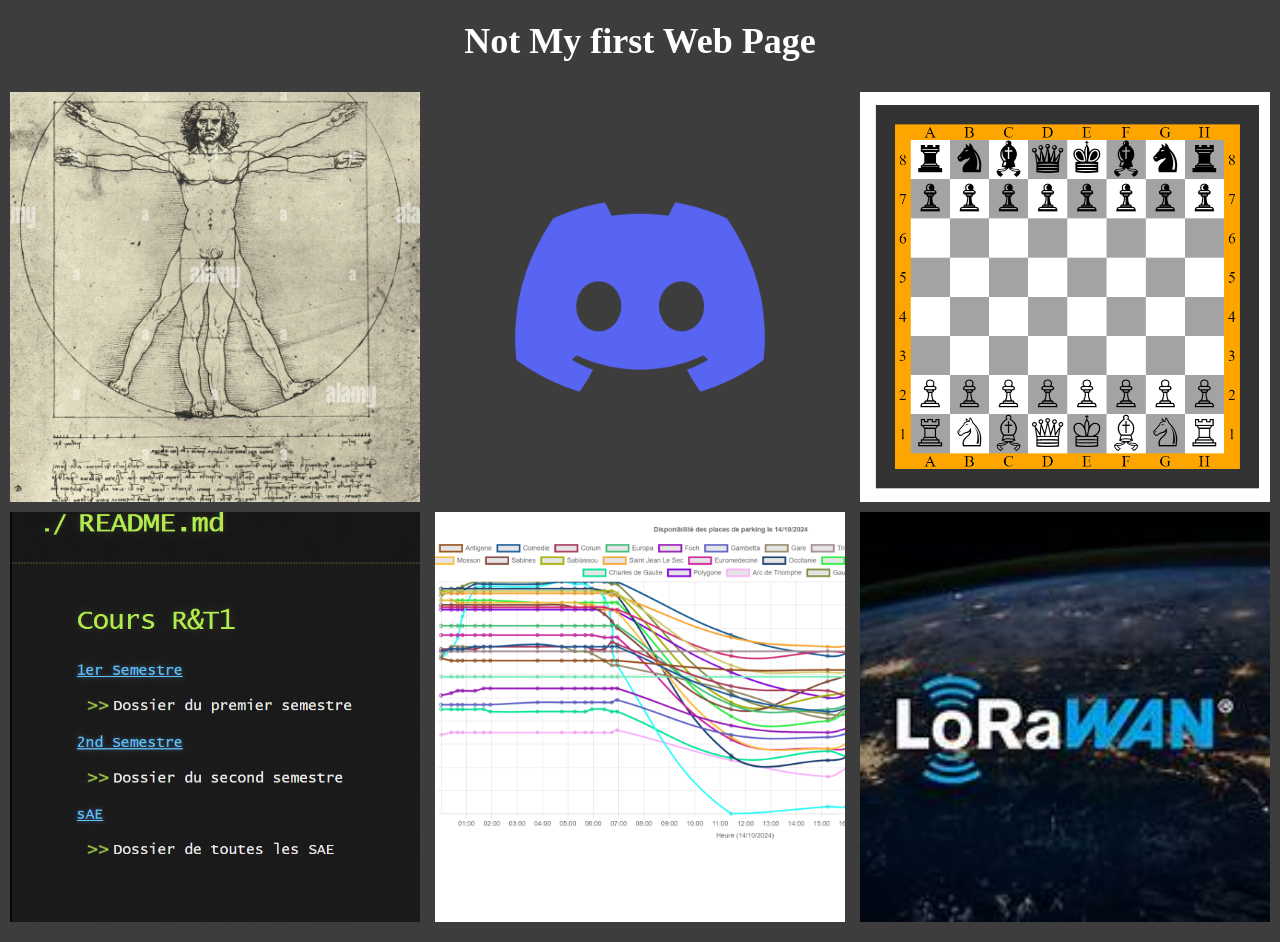
==== index.html @ 31f254f0 "add portfolio" ====
<!DOCTYPE html>
<html lang="fr">
<head>
    <meta charset="UTF-8">
    <meta name="viewport" content="width=device-width, initial-scale=1.0">
    <title>My first Page</title>
    <link rel="stylesheet" href="./effect.css">

    <link rel="icon" href="./favicon.ico?v=1">
    <link rel="apple-touch-icon" href="./favicon.ico?v=1">

    <script src="Action.js"></script>
</head>
<body>
<header><p>Not My first Web Page</p></header>
<div class="image-container">
    <div class="image-wrapper">
        <a href="./Portfolio/Français-index.html">
            <img src="./CorpsHumain.jpg" alt="Image 1" class="rounded-image">
            <div class="overlay">Who i am</div>
        </a>
    </div>
    <div class="image-wrapper">
        <a href="https://www.linkedin.com/in/tom-wilhem-24618629b/">
            <img src="./Discord.png" alt="Image 2" class="rounded-image">
            <div class="overlay">My social Accont</div>
        </a>
    </div>
    <div class="image-wrapper">
        <a href="https://twilhem.github.io/Presentation/Chess/echecs.html">
            <img src="./Chess.png" alt="Image 3" class="rounded-image">
            <div class="overlay">One of my project</div>
        </a>
    </div>
    <div class="image-wrapper">
        <a href="https://twilhem.github.io/Cours_R-T1">
            <img src="./CoursPage.png" alt="Image 4" class="rounded-image">
            <div class="overlay">RT Work</div>
        </a>
    </div>
    <div class="image-wrapper">
        <a href="https://twilhem.github.io/Api-Parking/README.html">
            <img src="./Parking.png" alt="Image 5" class="rounded-image">
            <div class="overlay">SAE Parking</div>
        </a>
    </div>
    <div class="image-wrapper">
        <a href="https://twilhem.github.io/Presentation/LoRaWan/">
            <img src="./LoRaWan.jpeg" alt="Image 6" class="rounded-image">
            <div class="overlay">LoRaWan</div>
        </a>
    </div>
</div>
</body>
</html>
---- effect.css ----
body, html {
    margin: 0;
    padding: 0;
    width: 100%;
    height: 100%;
    background-color: rgb(62, 61, 61);
}

p {
    color: white;
    font-weight: bold;
    text-align: center; 
    margin: 0;
    padding: 20px 0;
    font-size: 36px;
}

.image-container {
    display: flex;
    flex-wrap: wrap;
    justify-content: space-between;
    padding: 10px;
    box-sizing: border-box;
    width: 100%;
}

.image-wrapper {
    position: relative;
    width: calc(50% - 5px);
    margin-bottom: 10px;
    aspect-ratio: 1 / 1;
    overflow: hidden;
}

.image-wrapper:last-child {
    width: 100%;
}

.rounded-image {
    width: 100%;
    height: 100%;
    object-fit: cover;
    display: block;
}

.overlay {
    position: absolute;
    top: 0;
    left: 0;
    right: 0;
    bottom: 0;
    background-color: rgba(0, 0, 0, 0.7);
    color: white;
    display: flex;
    align-items: center;
    justify-content: center;
    opacity: 0;
    transition: opacity 0.3s;
    padding: 10px;
    text-align: center;
}

.image-wrapper:hover .overlay {
    opacity: 1;
}

@media (min-width: 768px) {
    .image-wrapper {
        width: calc(33.33% - 10px);
    }
    
    .image-wrapper:last-child {
        width: calc(33.33% - 10px);
    }
}
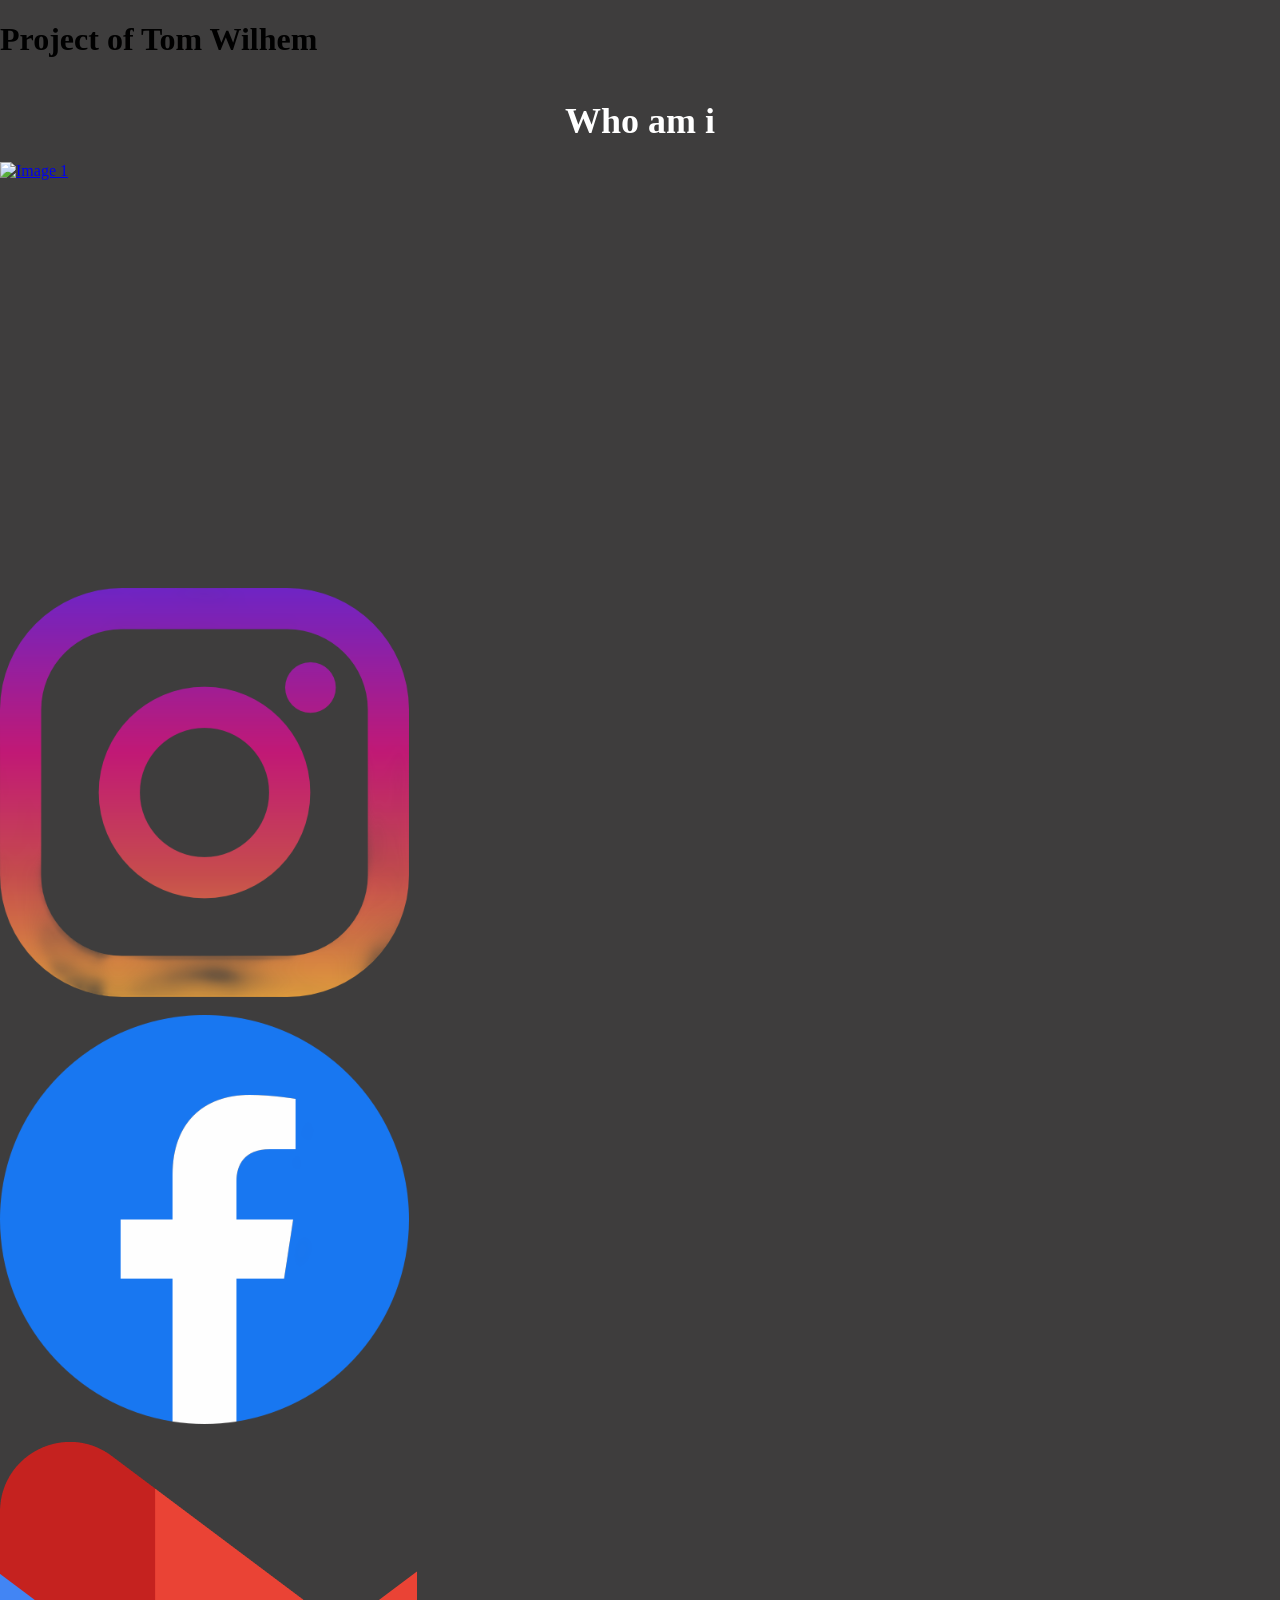
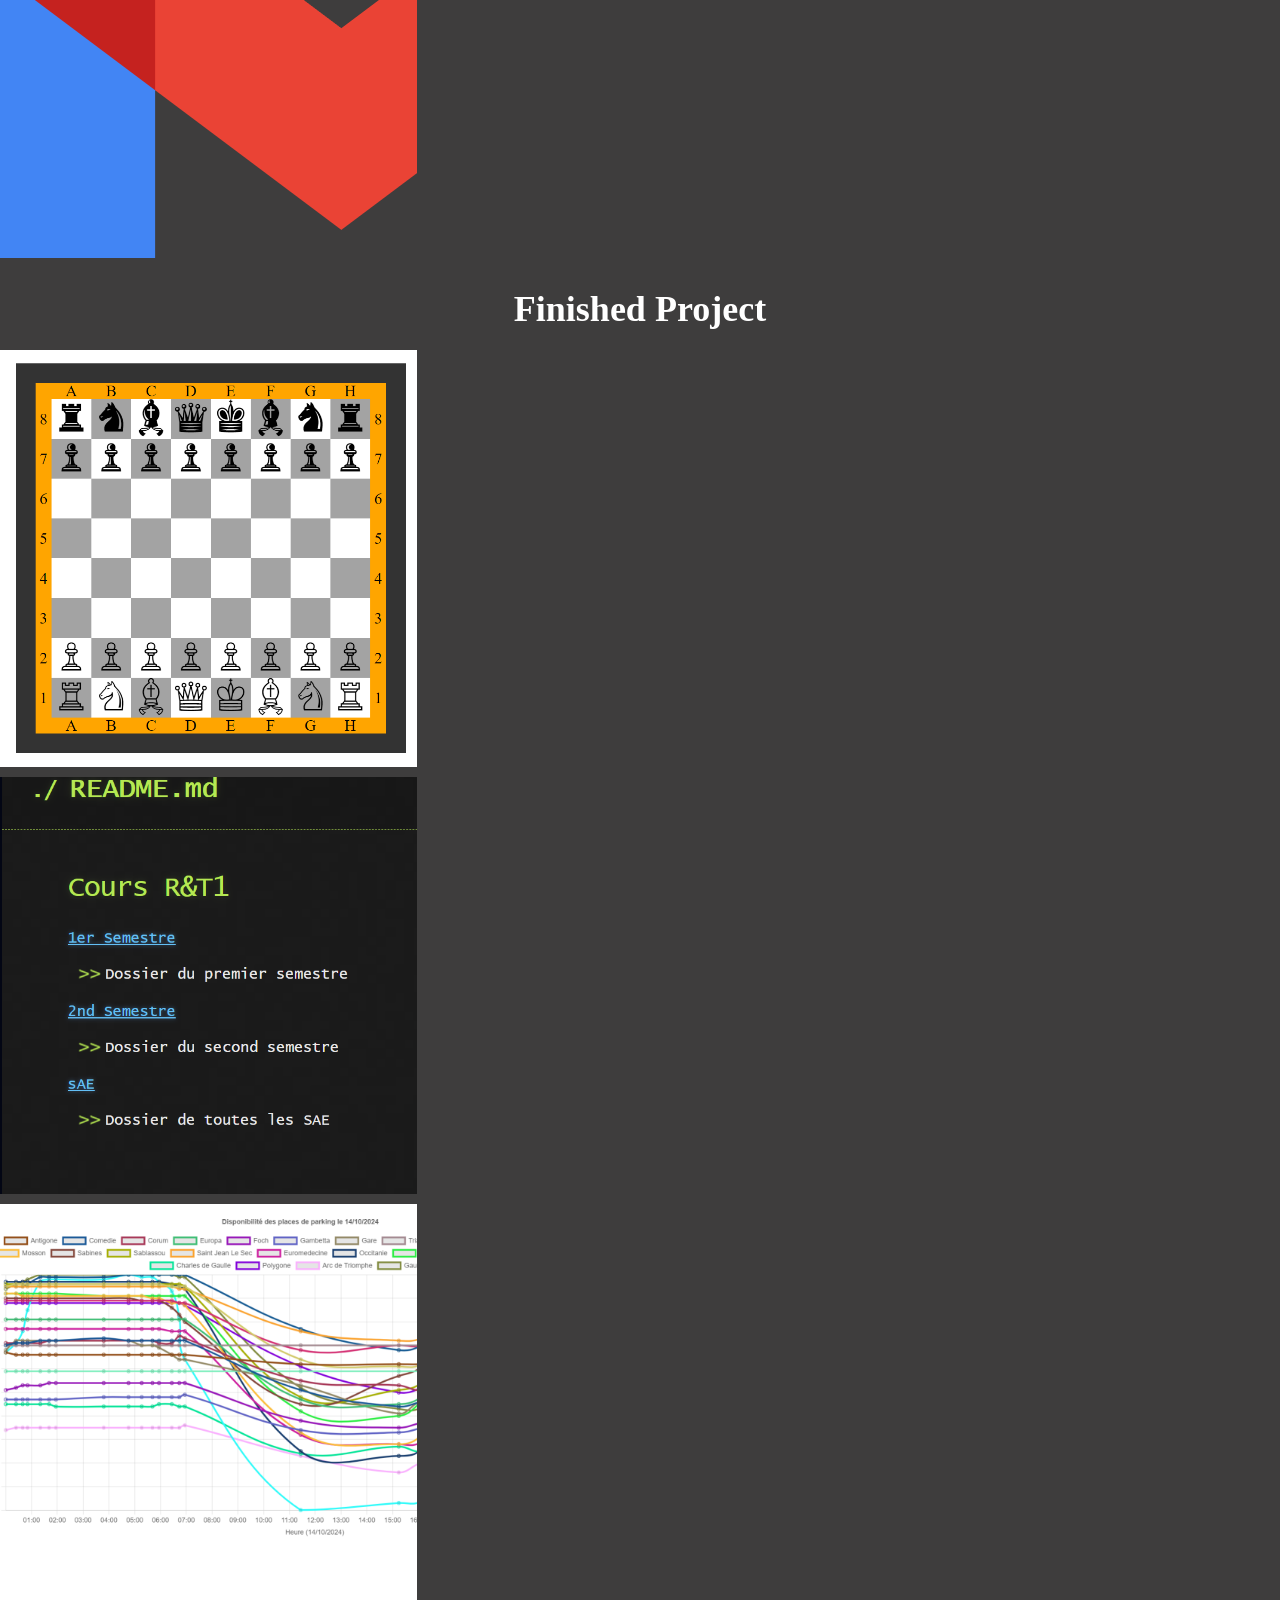
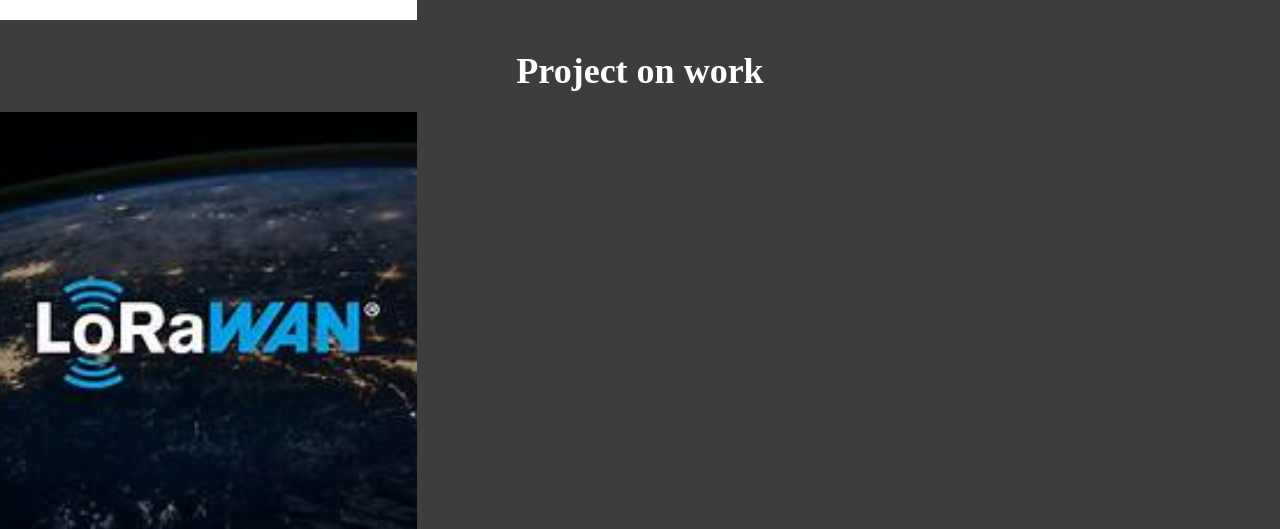
==== commit ec782b4e: "Changement page index pour dns" ====
--- a/index.html
+++ b/index.html
@@ -3,53 +3,75 @@
 <head>
     <meta charset="UTF-8">
     <meta name="viewport" content="width=device-width, initial-scale=1.0">
-    <title>My first Page</title>
+    <title>Presentation</title>
     <link rel="stylesheet" href="./effect.css">
 
-    <link rel="icon" href="./favicon.ico?v=1">
-    <link rel="apple-touch-icon" href="./favicon.ico?v=1">
+    <link rel="icon" href="./Presentation/image/favicon.ico?v=1">
+    <link rel="apple-touch-icon" href="./Presentation/image/favicon.ico?v=1">
 
     <script src="Action.js"></script>
 </head>
 <body>
-<header><p>Not My first Web Page</p></header>
-<div class="image-container">
+<header><h1>Project of Tom Wilhem</h1></header>
+
+<p>Who am i</p>
+<section class="image-container-SocialM">
     <div class="image-wrapper">
         <a href="./Portfolio/Français-index.html">
-            <img src="./CorpsHumain.jpg" alt="Image 1" class="rounded-image">
-            <div class="overlay">Who i am</div>
+            <img src="./image/CorpsHumain.jpg" alt="Image 1" class="rounded-image">
+            <div class="overlay">Portfolio</div>
         </a>
     </div>
     <div class="image-wrapper">
-        <a href="https://www.linkedin.com/in/tom-wilhem-24618629b/">
-            <img src="./Discord.png" alt="Image 2" class="rounded-image">
-            <div class="overlay">My social Accont</div>
+        <a href="https://www.instagram.com/w.tommy_05/">
+            <img src="./Presentation/image/Instagram.png" alt="Image 2" class="rounded-imageSocial">
+            <div class="overlay">Instagram</div>
         </a>
     </div>
     <div class="image-wrapper">
-        <a href="https://twilhem.github.io/Presentation/Chess/echecs.html">
-            <img src="./Chess.png" alt="Image 3" class="rounded-image">
-            <div class="overlay">One of my project</div>
+        <a href="">
+            <img src="./Presentation/image/Facebook.png" alt="Image 2" class="rounded-imageSocial">
+            <div class="overlay">Facebook</div>
         </a>
     </div>
     <div class="image-wrapper">
-        <a href="https://twilhem.github.io/Cours_R-T1">
-            <img src="./CoursPage.png" alt="Image 4" class="rounded-image">
-            <div class="overlay">RT Work</div>
+        <a href="">
+            <img src="./Presentation/image/Gmail.png" alt="Image 2" class="rounded-imageSocial">
+            <div class="overlay">Gmail Pro</div>
+        </a>
+    </div>
+</section>
+
+<p>Finished Project</p>
+<section class="image-container-Completed"> 
+    <div class="image-wrapper">
+        <a href="https://twilhem.github.io/Presentation/Chess/echecs.html">
+            <img src="./Presentation/image/Chess.png" alt="Image 3" class="rounded-image">
+            <div class="overlay">Echecs Game</div>
         </a>
     </div>
     <div class="image-wrapper">
-        <a href="https://twilhem.github.io/Api-Parking/README.html">
-            <img src="./Parking.png" alt="Image 5" class="rounded-image">
+        <a href="https://twilhem.github.io/Cours_RT/">
+            <img src="./Presentation/image/CoursPage.png" alt="Image 4" class="rounded-image">
+            <div class="overlay">R&T Work</div>
+        </a>
+    </div>
+    <div class="image-wrapper">
+        <a href="https://twilhem.github.io/Api-Parking/">
+            <img src="./Presentation/image/Parking.png" alt="Image 5" class="rounded-image">
             <div class="overlay">SAE Parking</div>
         </a>
     </div>
+</section>
+
+<p>Project on work</p>
+<section class="image-container-NCompleted">
     <div class="image-wrapper">
         <a href="https://twilhem.github.io/Presentation/LoRaWan/">
-            <img src="./LoRaWan.jpeg" alt="Image 6" class="rounded-image">
+            <img src="./Presentation/image/LoRaWan.jpeg" alt="Image 6" class="rounded-image">
             <div class="overlay">LoRaWan</div>
         </a>
     </div>
-</div>
+</section>
 </body>
 </html>
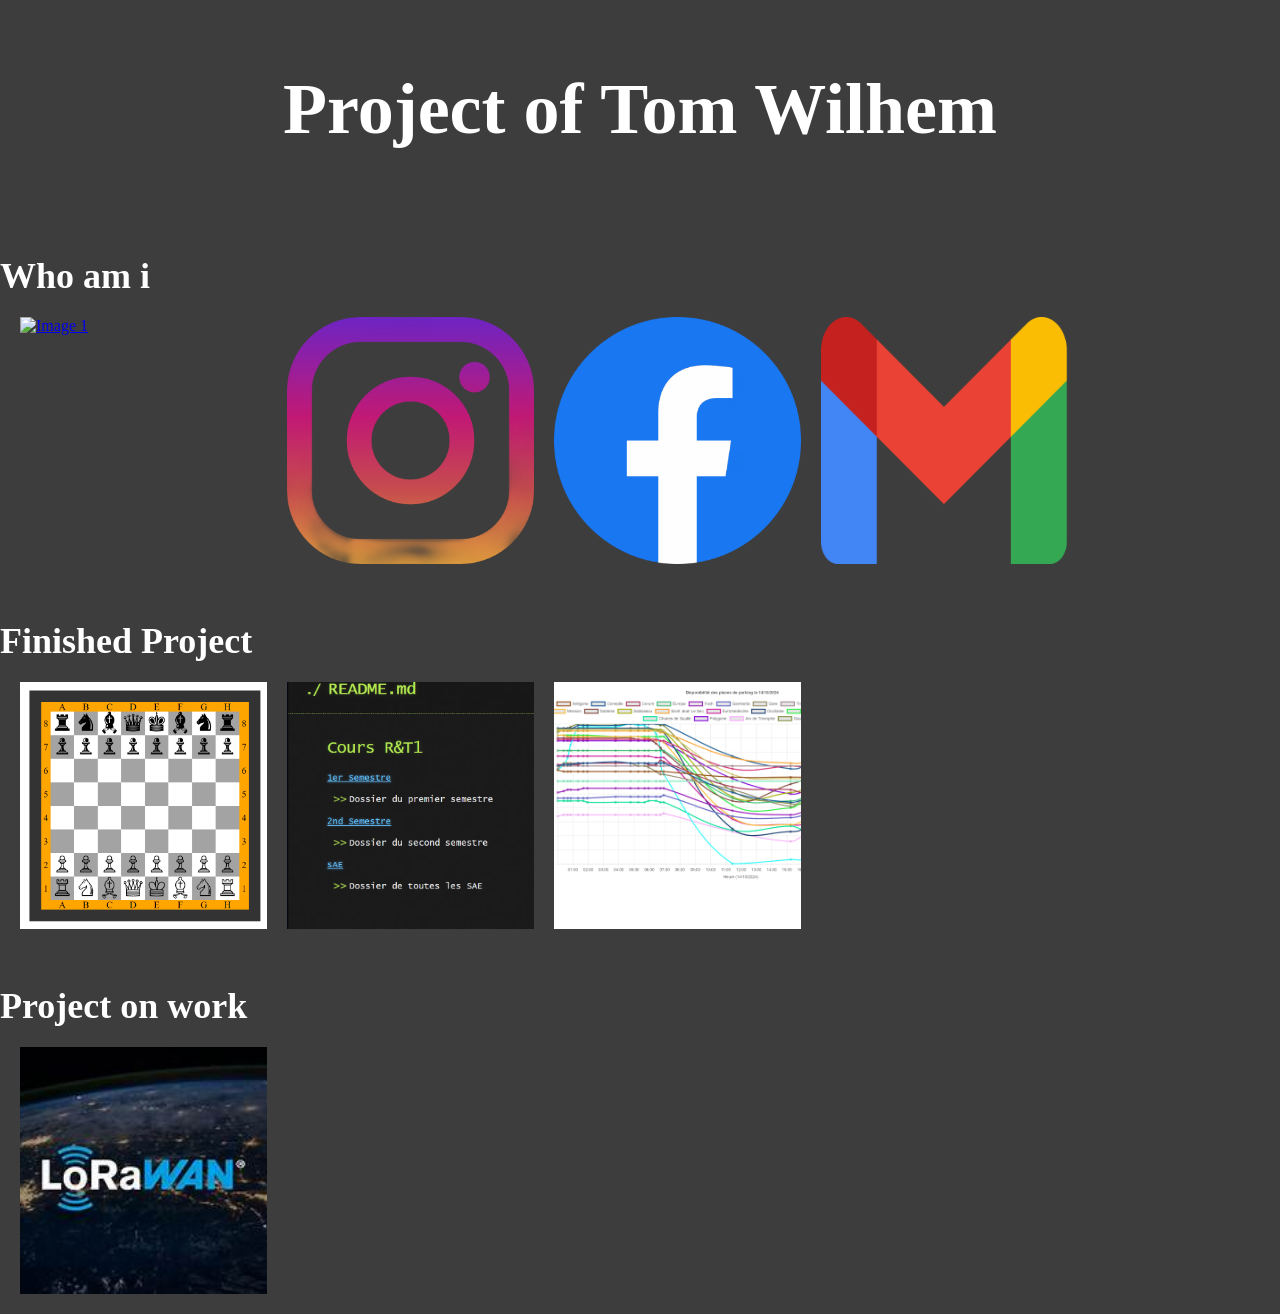
==== commit 5d91fbdd: "Update index.html" ====
--- a/index.html
+++ b/index.html
@@ -4,12 +4,12 @@
     <meta charset="UTF-8">
     <meta name="viewport" content="width=device-width, initial-scale=1.0">
     <title>Presentation</title>
-    <link rel="stylesheet" href="./effect.css">
+    <link rel="stylesheet" href="./Presentation/effect.css">
 
     <link rel="icon" href="./Presentation/image/favicon.ico?v=1">
     <link rel="apple-touch-icon" href="./Presentation/image/favicon.ico?v=1">
 
-    <script src="Action.js"></script>
+    <script src="Presentation/Action.js"></script>
 </head>
 <body>
 <header><h1>Project of Tom Wilhem</h1></header>
--- a/Presentation/effect.css
+++ b/Presentation/effect.css
@@ -0,0 +1,89 @@
+body, html {
+    margin: 0;
+    padding: 0;
+    width: 100%;
+    height: 100%;
+    background-color: rgb(62, 61, 61);
+}
+
+header {
+    color: white;
+    font-weight: bold;
+    text-align: center; 
+    margin: 0;
+    padding: 20px 0;
+    font-size: 36px;
+}
+
+p {
+    color: white;
+    font-weight: bold;
+    text-align: left;
+    font-size: 36px;
+    margin-bottom: 0px;
+}
+
+.image-container-SocialM {
+    display: flex;
+    flex-wrap: wrap;
+    padding: 10px;
+    box-sizing: border-box;
+    width: 100%;
+}
+
+.image-container-Completed, .image-container-NCompleted {
+    display: flex;
+    flex-wrap: wrap;
+    padding: 10px;
+    box-sizing: border-box;
+    width: 100%;
+}
+
+.image-wrapper {
+    position: relative;
+    width: calc(50% - 5px);
+    margin-bottom: 10px;
+    aspect-ratio: 1 / 1;
+    overflow: hidden;
+    width: calc(20% - 5px);
+    height: calc(20% - 5px);
+    margin: 10px;
+}
+
+.rounded-image {
+    width: 100%;
+    height: 100%;
+    object-fit: cover;
+    object-position: center;
+}
+
+.rounded-imageSocial {
+    width: 100%;
+    height: 100%;
+}
+
+.overlay {
+    position: absolute;
+    top: 0;
+    left: 0;
+    right: 0;
+    bottom: 0;
+    background-color: rgba(0, 0, 0, 0.7);
+    color: white;
+    display: flex;
+    align-items: center;
+    justify-content: center;
+    opacity: 0;
+    transition: opacity 0.3s;
+    padding: 10px;
+    text-align: center;
+}
+
+.image-wrapper:hover .overlay {
+    opacity: 1;
+}
+
+@media (min-width: 768px) {
+    .image-wrapper {
+    }
+}
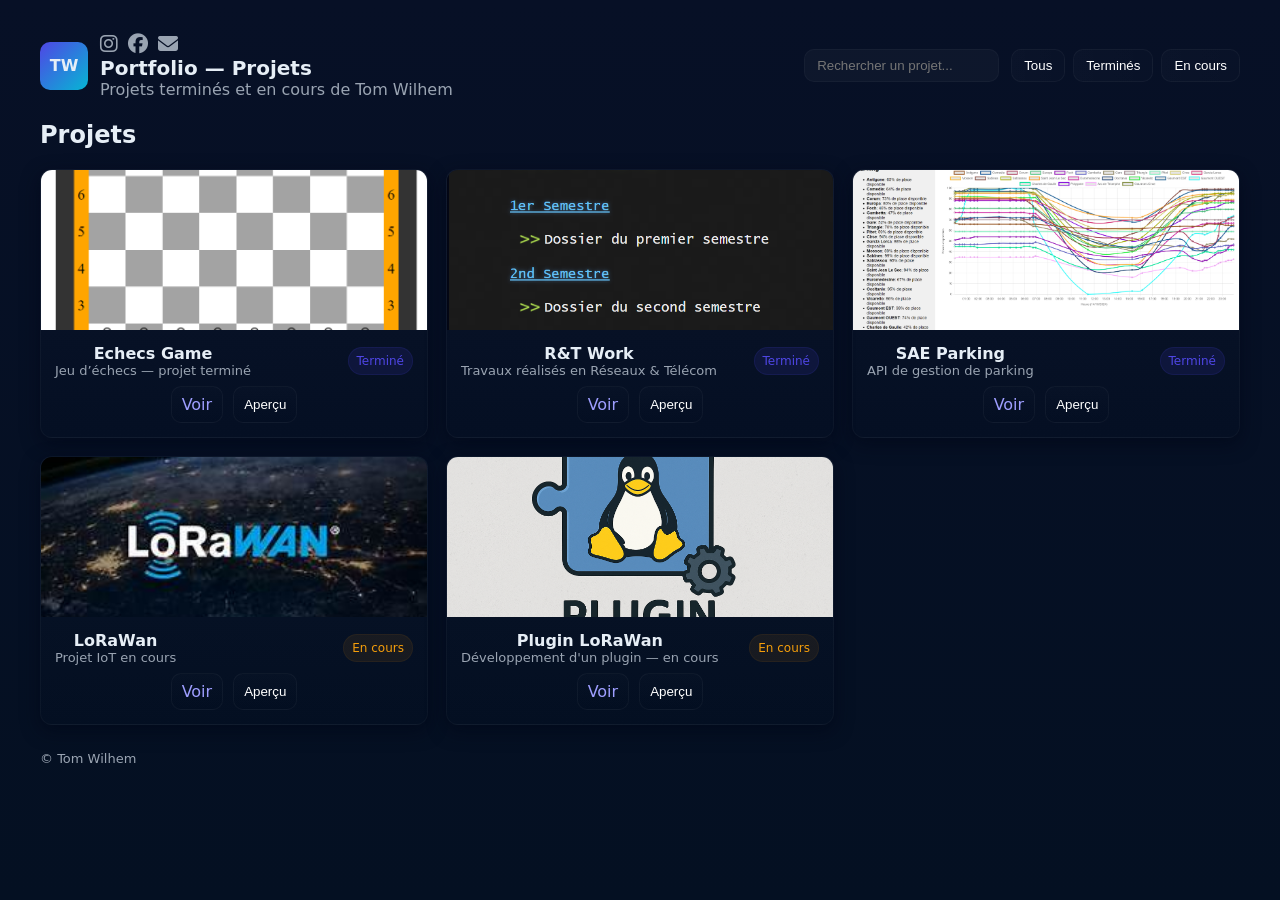
==== commit ac8968b7: "Changement page acceuil" ====
--- a/index.html
+++ b/index.html
@@ -1,77 +1,218 @@
-<!DOCTYPE html>
+<!doctype html>
 <html lang="fr">
 <head>
-    <meta charset="UTF-8">
-    <meta name="viewport" content="width=device-width, initial-scale=1.0">
-    <title>Presentation</title>
-    <link rel="stylesheet" href="./Presentation/effect.css">
-
-    <link rel="icon" href="./Presentation/image/favicon.ico?v=1">
-    <link rel="apple-touch-icon" href="./Presentation/image/favicon.ico?v=1">
-
-    <script src="Presentation/Action.js"></script>
+  <meta charset="utf-8" />
+  <meta name="viewport" content="width=device-width,initial-scale=1" />
+  <title>Portfolio — Projets</title>
+  <meta name="description" content="Présentation de projets finis et en cours — responsive pour mobile et PC" />
+  <link rel="stylesheet" href="https://cdnjs.cloudflare.com/ajax/libs/font-awesome/6.5.0/css/all.min.css" />
+
+  <style>
+    :root{
+      --bg:#0f1724; --card:#0b1220; --muted:#9aa4b2; --accent:#4f46e5; --glass: rgba(255,255,255,0.03);
+      --radius:12px; --gap:18px; --maxw:1200px;
+      color-scheme: dark;
+    }
+    *{box-sizing:border-box}
+    html,body{height:100%}
+    body{
+      margin:0; font-family:Inter, ui-sans-serif, system-ui, -apple-system, "Segoe UI", Roboto, "Helvetica Neue", Arial;
+      background: linear-gradient(180deg,#071026 0%, #041022 100%); color:#e6eef6; -webkit-font-smoothing:antialiased;
+      padding:32px; display:flex; justify-content:center; align-items:flex-start;
+    }
+    .container{width:100%; max-width:var(--maxw)}
+    header{
+      display:flex; gap:16px; align-items:center; justify-content:space-between; margin-bottom:22px;
+    }
+    .logo{display:flex; gap:12px; align-items:center}
+    .logo .hex{width:48px;height:48px;background:linear-gradient(135deg,var(--accent),#06b6d4); border-radius:10px; display:grid;place-items:center;font-weight:700}
+    h1{font-size:20px;margin:0}
+    p.lead{margin:0;color:var(--muted)}
+    .controls{display:flex;gap:12px;align-items:center}
+    .search{padding:8px 12px;border-radius:10px;background:var(--glass);border:1px solid rgba(255,255,255,0.03);min-width:180px}
+    .toggle{display:flex;gap:8px;background:transparent}
+    .btn{padding:8px 12px;border-radius:10px;background:linear-gradient(90deg,rgba(255,255,255,0.02),rgba(255,255,255,0.01));border:1px solid rgba(255,255,255,0.04);cursor:pointer}
+    .grid{display:grid; grid-template-columns: repeat(3, 1fr); gap:var(--gap)}
+    .card{background:linear-gradient(180deg, rgba(255,255,255,0.02), rgba(0,0,0,0.02)); border-radius:var(--radius); overflow:hidden; border:1px solid rgba(255,255,255,0.03); box-shadow: 0 6px 18px rgba(2,6,23,0.6);
+      display:flex; flex-direction:column; min-height:220px; text-align:center;}
+    .card .media{height:160px; background-size:cover; background-position:center; display:flex; align-items:center; justify-content:center; font-size:60px; color:white;}
+    .card .media i {font-size: 60px; color: white}
+    .card .content{padding:14px; display:flex;flex-direction:column;gap:8px}
+    .meta{display:flex;justify-content:space-between;align-items:center}
+    .title{font-weight:600}
+    .desc{color:var(--muted);font-size:13px}
+    .status{padding:6px 8px;border-radius:999px;font-size:12px}
+    .status.finished{background:rgba(79,70,229,0.12); color:var(--accent);border:1px solid rgba(79,70,229,0.12)}
+    .status.ongoing{background:rgba(245,158,11,0.08); color:#f59e0b; border:1px solid rgba(245,158,11,0.06)}
+    .card .actions{display:flex;gap:10px;margin-top:auto;justify-content:center}
+    .link-btn{display:inline-block;padding:8px 10px;border-radius:10px;text-decoration:none;border:1px solid rgba(255,255,255,0.04);background:linear-gradient(180deg,rgba(255,255,255,0.01),rgba(0,0,0,0.02));}
+    footer{margin-top:26px;color:var(--muted);font-size:13px;display:flex;justify-content:space-between;align-items:center}
+    .modal{position:fixed;inset:0;display:none;align-items:center;justify-content:center;background:rgba(0,0,0,0.6);z-index:60}
+    .modal .box{max-width:94%;max-height:90%;border-radius:12px;overflow:hidden}
+    .modal img{display:block;max-width:100%;max-height:100%}
+    .social-icons {display: flex;gap: 10px;font-size: 20px;}
+    .social-icons a {color: var(--muted);transition: color 0.2s;}
+    .social-icons a:hover {color: var(--accent);}
+    @media (max-width:1000px){ .grid{grid-template-columns:repeat(2,1fr)} }
+    @media (max-width:640px){ body{padding:18px} header{flex-direction:column;align-items:flex-start;gap:12px} .grid{grid-template-columns:1fr} .logo .hex{width:44px;height:44px} }
+  </style>
 </head>
 <body>
-<header><h1>Project of Tom Wilhem</h1></header>
-
-<p>Who am i</p>
-<section class="image-container-SocialM">
-    <div class="image-wrapper">
-        <a href="./Portfolio/Français-index.html">
-            <img src="./image/CorpsHumain.jpg" alt="Image 1" class="rounded-image">
-            <div class="overlay">Portfolio</div>
-        </a>
-    </div>
-    <div class="image-wrapper">
-        <a href="https://www.instagram.com/w.tommy_05/">
-            <img src="./Presentation/image/Instagram.png" alt="Image 2" class="rounded-imageSocial">
-            <div class="overlay">Instagram</div>
-        </a>
-    </div>
-    <div class="image-wrapper">
-        <a href="">
-            <img src="./Presentation/image/Facebook.png" alt="Image 2" class="rounded-imageSocial">
-            <div class="overlay">Facebook</div>
-        </a>
-    </div>
-    <div class="image-wrapper">
-        <a href="">
-            <img src="./Presentation/image/Gmail.png" alt="Image 2" class="rounded-imageSocial">
-            <div class="overlay">Gmail Pro</div>
-        </a>
-    </div>
-</section>
-
-<p>Finished Project</p>
-<section class="image-container-Completed"> 
-    <div class="image-wrapper">
-        <a href="https://twilhem.github.io/Presentation/Chess/echecs.html">
-            <img src="./Presentation/image/Chess.png" alt="Image 3" class="rounded-image">
-            <div class="overlay">Echecs Game</div>
-        </a>
-    </div>
-    <div class="image-wrapper">
-        <a href="https://twilhem.github.io/Cours_RT/">
-            <img src="./Presentation/image/CoursPage.png" alt="Image 4" class="rounded-image">
-            <div class="overlay">R&T Work</div>
-        </a>
-    </div>
-    <div class="image-wrapper">
-        <a href="https://twilhem.github.io/Api-Parking/">
-            <img src="./Presentation/image/Parking.png" alt="Image 5" class="rounded-image">
-            <div class="overlay">SAE Parking</div>
-        </a>
-    </div>
-</section>
-
-<p>Project on work</p>
-<section class="image-container-NCompleted">
-    <div class="image-wrapper">
-        <a href="https://twilhem.github.io/Presentation/LoRaWan/">
-            <img src="./Presentation/image/LoRaWan.jpeg" alt="Image 6" class="rounded-image">
-            <div class="overlay">LoRaWan</div>
-        </a>
-    </div>
-</section>
+  <div class="container">
+    <header>
+      <div class="logo">
+        <div class="hex">TW</div>
+        <div>
+          <div class="social-icons">
+            <a href="https://www.instagram.com/w.tommy_05/" target="_blank"><i class="fab fa-instagram"></i></a>
+            <a href="#" target="_blank"><i class="fab fa-facebook"></i></a>
+            <a href="#"><i class="fas fa-envelope"></i></a>
+          </div>
+          <h1>Portfolio — Projets</h1>
+          <p class="lead">Projets terminés et en cours de Tom Wilhem</p>
+        </div>
+      </div>
+      <div class="controls">
+        <input class="search" id="search" placeholder="Rechercher un projet..." />
+        <div class="toggle">
+          <button class="btn" data-filter="all">Tous</button>
+          <button class="btn" data-filter="finished">Terminés</button>
+          <button class="btn" data-filter="ongoing">En cours</button>
+        </div>
+      </div>
+    </header>
+
+    <h2>Projets</h2>
+    <main>
+      <section id="projects" class="grid">
+        <article class="card" data-status="finished" data-title="Echecs Game">
+          <div class="media" style="background-image:url('Presentation/image/Chess.png')"></div>
+          <div class="content">
+            <div class="meta">
+              <div>
+                <div class="title">Echecs Game</div>
+                <div class="desc">Jeu d’échecs — projet terminé</div>
+              </div>
+              <div class="status finished">Terminé</div>
+            </div>
+            <div class="actions">
+              <a class="link-btn" href="https://twilhem.github.io/Presentation/Chess/echecs.html" target="_blank">Voir</a>
+              <button class="link-btn" data-open="Presentation/image/Chess.png">Aperçu</button>
+            </div>
+          </div>
+        </article>
+
+        <article class="card" data-status="finished" data-title="R&T Work">
+          <div class="media" style="background-image:url('Presentation/image/CoursPage.png')"></div>
+          <div class="content">
+            <div class="meta">
+              <div>
+                <div class="title">R&T Work</div>
+                <div class="desc">Travaux réalisés en Réseaux & Télécom</div>
+              </div>
+              <div class="status finished">Terminé</div>
+            </div>
+            <div class="actions">
+              <a class="link-btn" href="https://twilhem.github.io/Cours_RT/" target="_blank">Voir</a>
+              <button class="link-btn" data-open="Presentation/image/CoursPage.png">Aperçu</button>
+            </div>
+          </div>
+        </article>
+
+        <article class="card" data-status="finished" data-title="SAE Parking">
+          <div class="media" style="background-image:url('Presentation/image/Parking.png')"></div>
+          <div class="content">
+            <div class="meta">
+              <div>
+                <div class="title">SAE Parking</div>
+                <div class="desc">API de gestion de parking</div>
+              </div>
+              <div class="status finished">Terminé</div>
+            </div>
+            <div class="actions">
+              <a class="link-btn" href="https://twilhem.github.io/Api-Parking/" target="_blank">Voir</a>
+              <button class="link-btn" data-open="Presentation/image/Parking.png">Aperçu</button>
+            </div>
+          </div>
+        </article>
+
+        <article class="card" data-status="ongoing" data-title="LoRaWan">
+          <div class="media" style="background-image:url('Presentation/image/LoRaWan.jpeg')"></div>
+          <div class="content">
+            <div class="meta">
+              <div>
+                <div class="title">LoRaWan</div>
+                <div class="desc">Projet IoT en cours</div>
+              </div>
+              <div class="status ongoing">En cours</div>
+            </div>
+            <div class="actions">
+              <a class="link-btn" href="https://twilhem.github.io/Presentation/LoRaWan/" target="_blank">Voir</a>
+              <button class="link-btn" data-open="Presentation/image/LoRaWan.jpeg">Aperçu</button>
+            </div>
+          </div>
+        </article>
+
+        <article class="card" data-status="ongoing" data-title="Plugin LoRaWan">
+          <div class="media" style="background-image:url('Presentation/image/Plugin.png')"></div>
+          <div class="content">
+            <div class="meta">
+              <div>
+                <div class="title">Plugin LoRaWan</div>
+                <div class="desc">Développement d'un plugin — en cours</div>
+              </div>
+              <div class="status ongoing">En cours</div>
+            </div>
+            <div class="actions">
+              <a class="link-btn" href="https://github.com/TWilhem/Plugin" target="_blank">Voir</a>
+              <button class="link-btn" data-open="Presentation/image/Plugin.png">Aperçu</button>
+            </div>
+          </div>
+        </article>
+      </section>
+
+      <div class="modal" id="modal">
+        <div class="box"><img id="modal-img" alt="Aperçu du projet" /></div>
+      </div>
+    </main>
+
+    <footer>
+      <div>© Tom Wilhem</div>
+    </footer>
+  </div>
+
+  <script>
+    const buttons = document.querySelectorAll('[data-filter]');
+    const grid = document.getElementById('projects');
+    const cards = Array.from(grid.querySelectorAll('.card'));
+    const search = document.getElementById('search');
+
+    function applyFilter(type){
+      cards.forEach(c=>{
+        const status = c.dataset.status;
+        c.style.display = (type==='all' || status===type) ? 'flex' : 'none';
+      })
+    }
+    buttons.forEach(b=>b.addEventListener('click', ()=> applyFilter(b.dataset.filter)))
+
+    search.addEventListener('input', e=>{
+      const q = e.target.value.toLowerCase();
+      cards.forEach(c=>{
+        const title = c.dataset.title.toLowerCase();
+        const desc = c.querySelector('.desc')?.textContent.toLowerCase() || '';
+        c.style.display = (title.includes(q) || desc.includes(q)) ? 'flex' : 'none';
+      })
+    })
+
+    const modal = document.getElementById('modal');
+    const modalImg = document.getElementById('modal-img');
+    document.querySelectorAll('[data-open]').forEach(btn=>{
+      btn.addEventListener('click', ()=>{
+        modalImg.src = btn.dataset.open; modal.style.display='flex';
+      })
+    })
+    modal.addEventListener('click', ()=>{ modal.style.display='none'; modalImg.src=''; })
+    document.addEventListener('keydown', e=>{ if(e.key==='Escape') { modal.style.display='none'; modalImg.src='' } })
+  </script>
 </body>
-</html>
+</html>
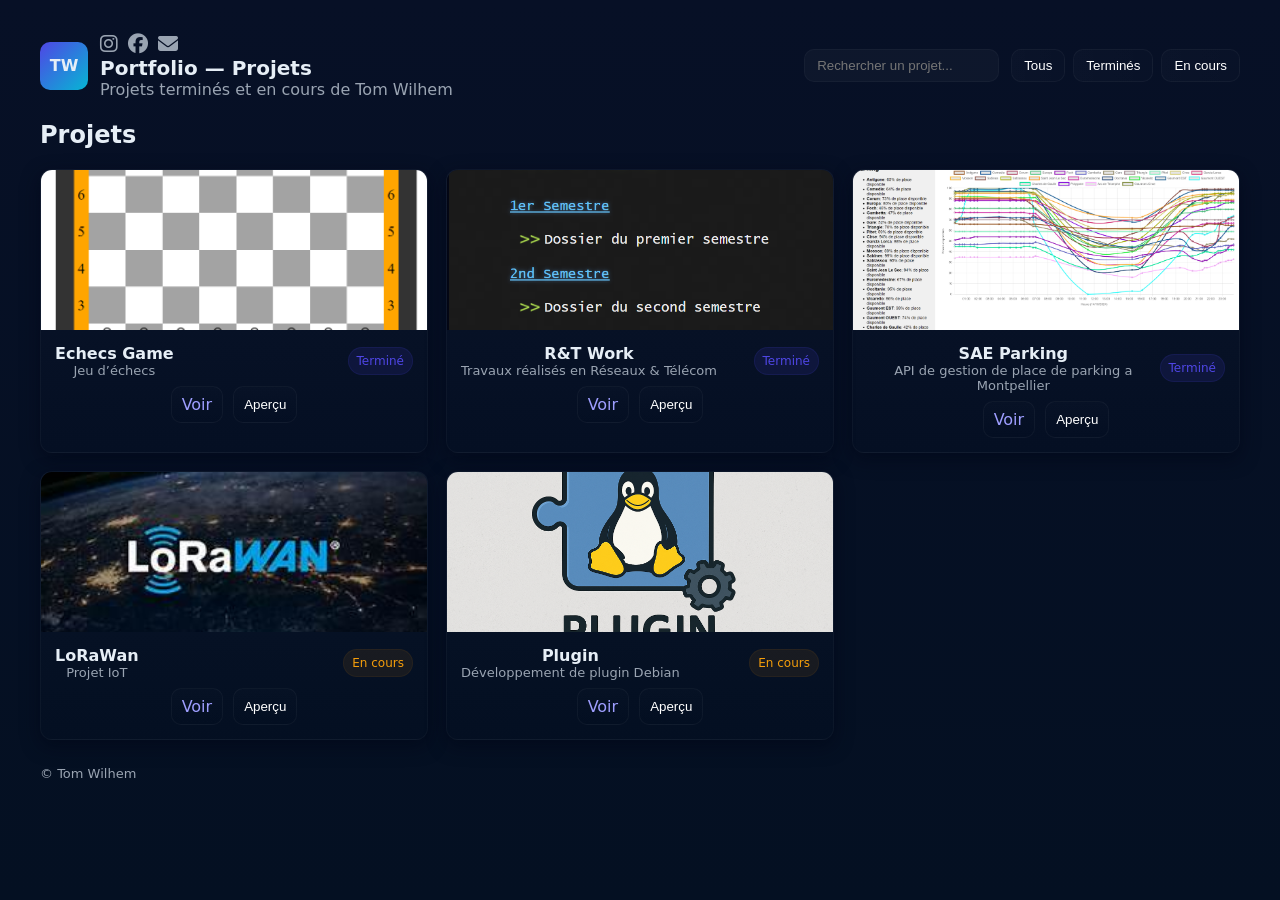
==== commit abf4bf6b: "Modification faute de projet et Changement affichage zone recherche" ====
--- a/index.html
+++ b/index.html
@@ -54,7 +54,7 @@
     .social-icons a {color: var(--muted);transition: color 0.2s;}
     .social-icons a:hover {color: var(--accent);}
     @media (max-width:1000px){ .grid{grid-template-columns:repeat(2,1fr)} }
-    @media (max-width:640px){ body{padding:18px} header{flex-direction:column;align-items:flex-start;gap:12px} .grid{grid-template-columns:1fr} .logo .hex{width:44px;height:44px} }
+    @media (max-width:640px){ body{padding:18px} header{flex-direction:column;align-items:flex-start;gap:12px} .grid{grid-template-columns:1fr} .logo .hex{width:44px;height:44px} .controls {flex-direction: column;align-items: stretch;gap: 8px;width: 100%;} .controls .search {width: 100%;} .controls .toggle {justify-content: flex-start;}}
   </style>
 </head>
 <body>
@@ -91,7 +91,7 @@
             <div class="meta">
               <div>
                 <div class="title">Echecs Game</div>
-                <div class="desc">Jeu d’échecs — projet terminé</div>
+                <div class="desc">Jeu d’échecs</div>
               </div>
               <div class="status finished">Terminé</div>
             </div>
@@ -125,7 +125,7 @@
             <div class="meta">
               <div>
                 <div class="title">SAE Parking</div>
-                <div class="desc">API de gestion de parking</div>
+                <div class="desc">API de gestion de place de parking a Montpellier</div>
               </div>
               <div class="status finished">Terminé</div>
             </div>
@@ -142,7 +142,7 @@
             <div class="meta">
               <div>
                 <div class="title">LoRaWan</div>
-                <div class="desc">Projet IoT en cours</div>
+                <div class="desc">Projet IoT</div>
               </div>
               <div class="status ongoing">En cours</div>
             </div>
@@ -153,13 +153,13 @@
           </div>
         </article>
 
-        <article class="card" data-status="ongoing" data-title="Plugin LoRaWan">
+        <article class="card" data-status="ongoing" data-title="Plugin">
           <div class="media" style="background-image:url('Presentation/image/Plugin.png')"></div>
           <div class="content">
             <div class="meta">
               <div>
-                <div class="title">Plugin LoRaWan</div>
-                <div class="desc">Développement d'un plugin — en cours</div>
+                <div class="title">Plugin</div>
+                <div class="desc">Développement de plugin Debian</div>
               </div>
               <div class="status ongoing">En cours</div>
             </div>
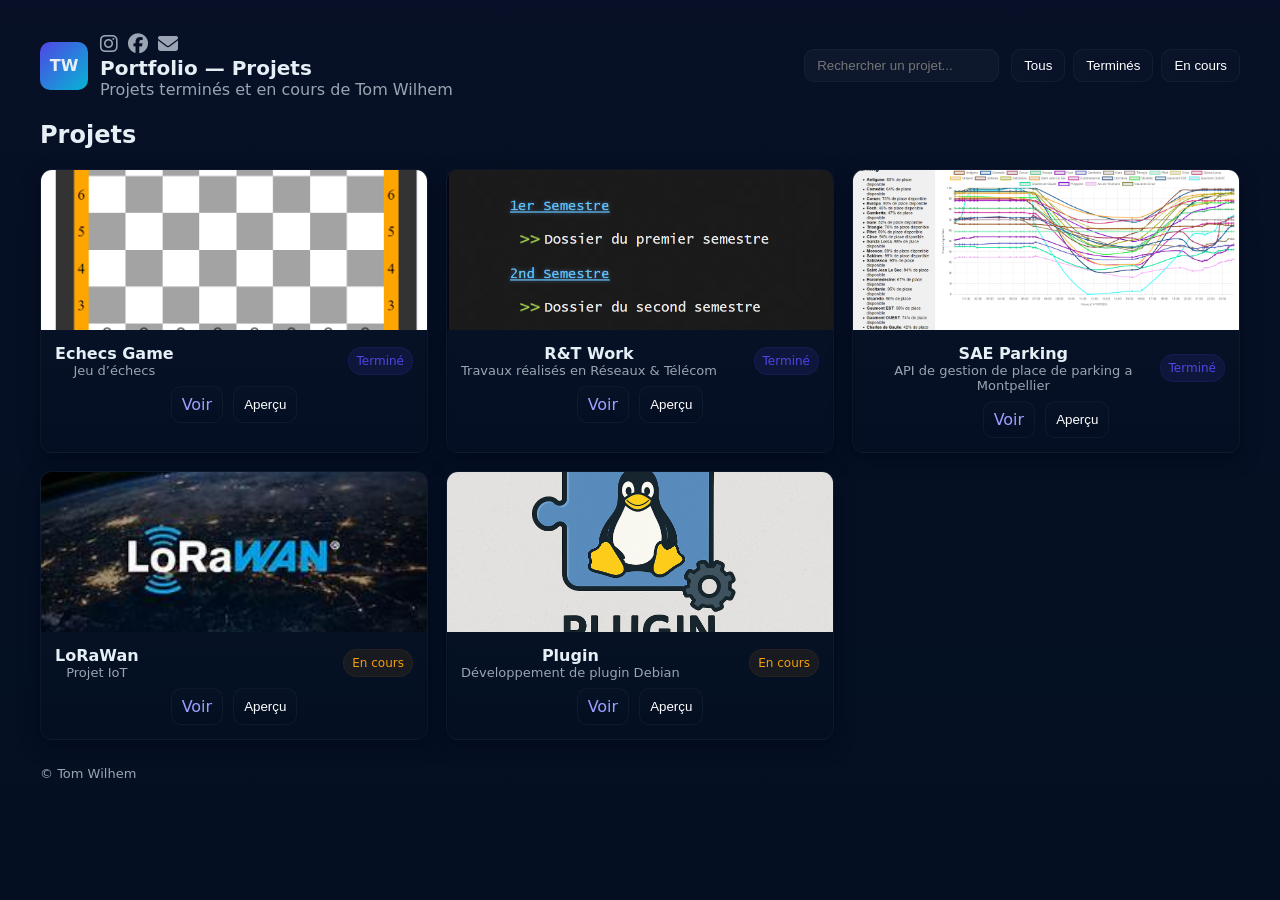
==== commit b8cf0d64: "Changement generation site web par fichier json" ====
--- a/index.html
+++ b/index.html
@@ -6,56 +6,9 @@
   <title>Portfolio — Projets</title>
   <meta name="description" content="Présentation de projets finis et en cours — responsive pour mobile et PC" />
   <link rel="stylesheet" href="https://cdnjs.cloudflare.com/ajax/libs/font-awesome/6.5.0/css/all.min.css" />
+  <link rel="stylesheet" href="./Presentation/effect.css" type="text/css">
 
-  <style>
-    :root{
-      --bg:#0f1724; --card:#0b1220; --muted:#9aa4b2; --accent:#4f46e5; --glass: rgba(255,255,255,0.03);
-      --radius:12px; --gap:18px; --maxw:1200px;
-      color-scheme: dark;
-    }
-    *{box-sizing:border-box}
-    html,body{height:100%}
-    body{
-      margin:0; font-family:Inter, ui-sans-serif, system-ui, -apple-system, "Segoe UI", Roboto, "Helvetica Neue", Arial;
-      background: linear-gradient(180deg,#071026 0%, #041022 100%); color:#e6eef6; -webkit-font-smoothing:antialiased;
-      padding:32px; display:flex; justify-content:center; align-items:flex-start;
-    }
-    .container{width:100%; max-width:var(--maxw)}
-    header{
-      display:flex; gap:16px; align-items:center; justify-content:space-between; margin-bottom:22px;
-    }
-    .logo{display:flex; gap:12px; align-items:center}
-    .logo .hex{width:48px;height:48px;background:linear-gradient(135deg,var(--accent),#06b6d4); border-radius:10px; display:grid;place-items:center;font-weight:700}
-    h1{font-size:20px;margin:0}
-    p.lead{margin:0;color:var(--muted)}
-    .controls{display:flex;gap:12px;align-items:center}
-    .search{padding:8px 12px;border-radius:10px;background:var(--glass);border:1px solid rgba(255,255,255,0.03);min-width:180px}
-    .toggle{display:flex;gap:8px;background:transparent}
-    .btn{padding:8px 12px;border-radius:10px;background:linear-gradient(90deg,rgba(255,255,255,0.02),rgba(255,255,255,0.01));border:1px solid rgba(255,255,255,0.04);cursor:pointer}
-    .grid{display:grid; grid-template-columns: repeat(3, 1fr); gap:var(--gap)}
-    .card{background:linear-gradient(180deg, rgba(255,255,255,0.02), rgba(0,0,0,0.02)); border-radius:var(--radius); overflow:hidden; border:1px solid rgba(255,255,255,0.03); box-shadow: 0 6px 18px rgba(2,6,23,0.6);
-      display:flex; flex-direction:column; min-height:220px; text-align:center;}
-    .card .media{height:160px; background-size:cover; background-position:center; display:flex; align-items:center; justify-content:center; font-size:60px; color:white;}
-    .card .media i {font-size: 60px; color: white}
-    .card .content{padding:14px; display:flex;flex-direction:column;gap:8px}
-    .meta{display:flex;justify-content:space-between;align-items:center}
-    .title{font-weight:600}
-    .desc{color:var(--muted);font-size:13px}
-    .status{padding:6px 8px;border-radius:999px;font-size:12px}
-    .status.finished{background:rgba(79,70,229,0.12); color:var(--accent);border:1px solid rgba(79,70,229,0.12)}
-    .status.ongoing{background:rgba(245,158,11,0.08); color:#f59e0b; border:1px solid rgba(245,158,11,0.06)}
-    .card .actions{display:flex;gap:10px;margin-top:auto;justify-content:center}
-    .link-btn{display:inline-block;padding:8px 10px;border-radius:10px;text-decoration:none;border:1px solid rgba(255,255,255,0.04);background:linear-gradient(180deg,rgba(255,255,255,0.01),rgba(0,0,0,0.02));}
-    footer{margin-top:26px;color:var(--muted);font-size:13px;display:flex;justify-content:space-between;align-items:center}
-    .modal{position:fixed;inset:0;display:none;align-items:center;justify-content:center;background:rgba(0,0,0,0.6);z-index:60}
-    .modal .box{max-width:94%;max-height:90%;border-radius:12px;overflow:hidden}
-    .modal img{display:block;max-width:100%;max-height:100%}
-    .social-icons {display: flex;gap: 10px;font-size: 20px;}
-    .social-icons a {color: var(--muted);transition: color 0.2s;}
-    .social-icons a:hover {color: var(--accent);}
-    @media (max-width:1000px){ .grid{grid-template-columns:repeat(2,1fr)} }
-    @media (max-width:640px){ body{padding:18px} header{flex-direction:column;align-items:flex-start;gap:12px} .grid{grid-template-columns:1fr} .logo .hex{width:44px;height:44px} .controls {flex-direction: column;align-items: stretch;gap: 8px;width: 100%;} .controls .search {width: 100%;} .controls .toggle {justify-content: flex-start;}}
-  </style>
+
 </head>
 <body>
   <div class="container">
@@ -85,90 +38,6 @@
     <h2>Projets</h2>
     <main>
       <section id="projects" class="grid">
-        <article class="card" data-status="finished" data-title="Echecs Game">
-          <div class="media" style="background-image:url('Presentation/image/Chess.png')"></div>
-          <div class="content">
-            <div class="meta">
-              <div>
-                <div class="title">Echecs Game</div>
-                <div class="desc">Jeu d’échecs</div>
-              </div>
-              <div class="status finished">Terminé</div>
-            </div>
-            <div class="actions">
-              <a class="link-btn" href="https://twilhem.github.io/Presentation/Chess/echecs.html" target="_blank">Voir</a>
-              <button class="link-btn" data-open="Presentation/image/Chess.png">Aperçu</button>
-            </div>
-          </div>
-        </article>
-
-        <article class="card" data-status="finished" data-title="R&T Work">
-          <div class="media" style="background-image:url('Presentation/image/CoursPage.png')"></div>
-          <div class="content">
-            <div class="meta">
-              <div>
-                <div class="title">R&T Work</div>
-                <div class="desc">Travaux réalisés en Réseaux & Télécom</div>
-              </div>
-              <div class="status finished">Terminé</div>
-            </div>
-            <div class="actions">
-              <a class="link-btn" href="https://twilhem.github.io/Cours_RT/" target="_blank">Voir</a>
-              <button class="link-btn" data-open="Presentation/image/CoursPage.png">Aperçu</button>
-            </div>
-          </div>
-        </article>
-
-        <article class="card" data-status="finished" data-title="SAE Parking">
-          <div class="media" style="background-image:url('Presentation/image/Parking.png')"></div>
-          <div class="content">
-            <div class="meta">
-              <div>
-                <div class="title">SAE Parking</div>
-                <div class="desc">API de gestion de place de parking a Montpellier</div>
-              </div>
-              <div class="status finished">Terminé</div>
-            </div>
-            <div class="actions">
-              <a class="link-btn" href="https://twilhem.github.io/Api-Parking/" target="_blank">Voir</a>
-              <button class="link-btn" data-open="Presentation/image/Parking.png">Aperçu</button>
-            </div>
-          </div>
-        </article>
-
-        <article class="card" data-status="ongoing" data-title="LoRaWan">
-          <div class="media" style="background-image:url('Presentation/image/LoRaWan.jpeg')"></div>
-          <div class="content">
-            <div class="meta">
-              <div>
-                <div class="title">LoRaWan</div>
-                <div class="desc">Projet IoT</div>
-              </div>
-              <div class="status ongoing">En cours</div>
-            </div>
-            <div class="actions">
-              <a class="link-btn" href="https://twilhem.github.io/Presentation/LoRaWan/" target="_blank">Voir</a>
-              <button class="link-btn" data-open="Presentation/image/LoRaWan.jpeg">Aperçu</button>
-            </div>
-          </div>
-        </article>
-
-        <article class="card" data-status="ongoing" data-title="Plugin">
-          <div class="media" style="background-image:url('Presentation/image/Plugin.png')"></div>
-          <div class="content">
-            <div class="meta">
-              <div>
-                <div class="title">Plugin</div>
-                <div class="desc">Développement de plugin Debian</div>
-              </div>
-              <div class="status ongoing">En cours</div>
-            </div>
-            <div class="actions">
-              <a class="link-btn" href="https://github.com/TWilhem/Plugin" target="_blank">Voir</a>
-              <button class="link-btn" data-open="Presentation/image/Plugin.png">Aperçu</button>
-            </div>
-          </div>
-        </article>
       </section>
 
       <div class="modal" id="modal">
@@ -182,37 +51,80 @@
   </div>
 
   <script>
+    const grid = document.getElementById('projects');
     const buttons = document.querySelectorAll('[data-filter]');
-    const grid = document.getElementById('projects');
-    const cards = Array.from(grid.querySelectorAll('.card'));
     const search = document.getElementById('search');
-
-    function applyFilter(type){
-      cards.forEach(c=>{
-        const status = c.dataset.status;
-        c.style.display = (type==='all' || status===type) ? 'flex' : 'none';
-      })
-    }
-    buttons.forEach(b=>b.addEventListener('click', ()=> applyFilter(b.dataset.filter)))
-
-    search.addEventListener('input', e=>{
-      const q = e.target.value.toLowerCase();
-      cards.forEach(c=>{
-        const title = c.dataset.title.toLowerCase();
-        const desc = c.querySelector('.desc')?.textContent.toLowerCase() || '';
-        c.style.display = (title.includes(q) || desc.includes(q)) ? 'flex' : 'none';
-      })
-    })
-
     const modal = document.getElementById('modal');
     const modalImg = document.getElementById('modal-img');
-    document.querySelectorAll('[data-open]').forEach(btn=>{
-      btn.addEventListener('click', ()=>{
-        modalImg.src = btn.dataset.open; modal.style.display='flex';
+
+    // Fonction pour créer un article
+    function createArticle(projet) {
+      const article = document.createElement('article');
+      article.className = 'card';
+      article.dataset.status = projet.status;
+      article.dataset.title = projet.title;
+
+      article.innerHTML = `
+        <div class="media" style="background-image:url('${projet.background}')"></div>
+        <div class="content">
+          <div class="meta">
+            <div>
+              <div class="title">${projet.title}</div>
+              <div class="desc">${projet.desc}</div>
+            </div>
+            <div class="status ${projet.status}">${projet.status === 'finished' ? 'Terminé' : 'En cours'}</div>
+          </div>
+          <div class="actions">
+            <a class="link-btn" href="${projet.link}" target="_blank">Voir</a>
+            <button class="link-btn" data-open="${projet.background}">Aperçu</button>
+          </div>
+        </div>
+      `;
+      return article;
+    }
+
+    // Charger les projets depuis le fichier JSON
+    fetch('./Presentation/Projets.json')
+      .then(response => response.json())
+      .then(data => {
+        const cards = [];
+        data.Projets.forEach(projet => {
+          const article = createArticle(projet);
+          grid.appendChild(article);
+          cards.push(article);
+        });
+
+        // Filtrage
+        function applyFilter(type){
+          cards.forEach(c=>{
+            const status = c.dataset.status;
+            c.style.display = (type==='all' || status===type) ? 'flex' : 'none';
+          });
+        }
+        buttons.forEach(b => b.addEventListener('click', ()=> applyFilter(b.dataset.filter)));
+
+        // Recherche
+        search.addEventListener('input', e=>{
+          const q = e.target.value.toLowerCase();
+          cards.forEach(c=>{
+            const title = c.dataset.title.toLowerCase();
+            const desc = c.querySelector('.desc')?.textContent.toLowerCase() || '';
+            c.style.display = (title.includes(q) || desc.includes(q)) ? 'flex' : 'none';
+          });
+        });
+
+        // Modal
+        document.querySelectorAll('[data-open]').forEach(btn=>{
+          btn.addEventListener('click', ()=>{
+            modalImg.src = btn.dataset.open;
+            modal.style.display='flex';
+          });
+        });
+        modal.addEventListener('click', ()=>{ modal.style.display='none'; modalImg.src=''; });
+        document.addEventListener('keydown', e=>{ if(e.key==='Escape') { modal.style.display='none'; modalImg.src='' } });
       })
-    })
-    modal.addEventListener('click', ()=>{ modal.style.display='none'; modalImg.src=''; })
-    document.addEventListener('keydown', e=>{ if(e.key==='Escape') { modal.style.display='none'; modalImg.src='' } })
-  </script>
+      .catch(err => console.error('Erreur lors du chargement du JSON :', err));
+    </script>
+    
 </body>
 </html>
--- a/Presentation/effect.css
+++ b/Presentation/effect.css
@@ -0,0 +1,47 @@
+:root{
+  --bg:#0f1724; --card:#0b1220; --muted:#9aa4b2; --accent:#4f46e5; --glass: rgba(255,255,255,0.03);
+  --radius:12px; --gap:18px; --maxw:1200px;
+  color-scheme: dark;
+}
+*{box-sizing:border-box}
+html,body{height:100%}
+body{
+  margin:0; font-family:Inter, ui-sans-serif, system-ui, -apple-system, "Segoe UI", Roboto, "Helvetica Neue", Arial;
+  background: linear-gradient(180deg,#071026 0%, #041022 100%); color:#e6eef6; -webkit-font-smoothing:antialiased;
+  padding:32px; display:flex; justify-content:center; align-items:flex-start;
+}
+.container{width:100%; max-width:var(--maxw)}
+header{
+  display:flex; gap:16px; align-items:center; justify-content:space-between; margin-bottom:22px;
+}
+.logo{display:flex; gap:12px; align-items:center}
+.logo .hex{width:48px;height:48px;background:linear-gradient(135deg,var(--accent),#06b6d4); border-radius:10px; display:grid;place-items:center;font-weight:700}
+h1{font-size:20px;margin:0}
+p.lead{margin:0;color:var(--muted)}
+.controls{display:flex;gap:12px;align-items:center}
+.search{padding:8px 12px;border-radius:10px;background:var(--glass);border:1px solid rgba(255,255,255,0.03);min-width:180px}
+.toggle{display:flex;gap:8px;background:transparent}
+.btn{padding:8px 12px;border-radius:10px;background:linear-gradient(90deg,rgba(255,255,255,0.02),rgba(255,255,255,0.01));border:1px solid rgba(255,255,255,0.04);cursor:pointer}
+.grid{display:grid; grid-template-columns: repeat(3, 1fr); gap:var(--gap)}
+.card{background:linear-gradient(180deg, rgba(255,255,255,0.02), rgba(0,0,0,0.02)); border-radius:var(--radius); overflow:hidden; border:1px solid rgba(255,255,255,0.03); box-shadow: 0 6px 18px rgba(2,6,23,0.6);
+  display:flex; flex-direction:column; min-height:220px; text-align:center;}
+.card .media{height:160px; background-size:cover; background-position:center; display:flex; align-items:center; justify-content:center; font-size:60px; color:white;}
+.card .media i {font-size: 60px; color: white}
+.card .content{padding:14px; display:flex;flex-direction:column;gap:8px}
+.meta{display:flex;justify-content:space-between;align-items:center}
+.title{font-weight:600}
+.desc{color:var(--muted);font-size:13px}
+.status{padding:6px 8px;border-radius:999px;font-size:12px}
+.status.finished{background:rgba(79,70,229,0.12); color:var(--accent);border:1px solid rgba(79,70,229,0.12)}
+.status.ongoing{background:rgba(245,158,11,0.08); color:#f59e0b; border:1px solid rgba(245,158,11,0.06)}
+.card .actions{display:flex;gap:10px;margin-top:auto;justify-content:center}
+.link-btn{display:inline-block;padding:8px 10px;border-radius:10px;text-decoration:none;border:1px solid rgba(255,255,255,0.04);background:linear-gradient(180deg,rgba(255,255,255,0.01),rgba(0,0,0,0.02));}
+footer{margin-top:26px;color:var(--muted);font-size:13px;display:flex;justify-content:space-between;align-items:center}
+.modal{position:fixed;inset:0;display:none;align-items:center;justify-content:center;background:rgba(0,0,0,0.6);z-index:60}
+.modal .box{max-width:94%;max-height:90%;border-radius:12px;overflow:hidden}
+.modal img{display:block;max-width:100%;max-height:100%}
+.social-icons {display: flex;gap: 10px;font-size: 20px;}
+.social-icons a {color: var(--muted);transition: color 0.2s;}
+.social-icons a:hover {color: var(--accent);}
+@media (max-width:1000px){ .grid{grid-template-columns:repeat(2,1fr)} }
+@media (max-width:640px){ body{padding:18px} header{flex-direction:column;align-items:flex-start;gap:12px} .grid{grid-template-columns:1fr} .logo .hex{width:44px;height:44px} .controls {flex-direction: column;align-items: stretch;gap: 8px;width: 100%;} .controls .search {width: 100%;} .controls .toggle {justify-content: flex-start;}}
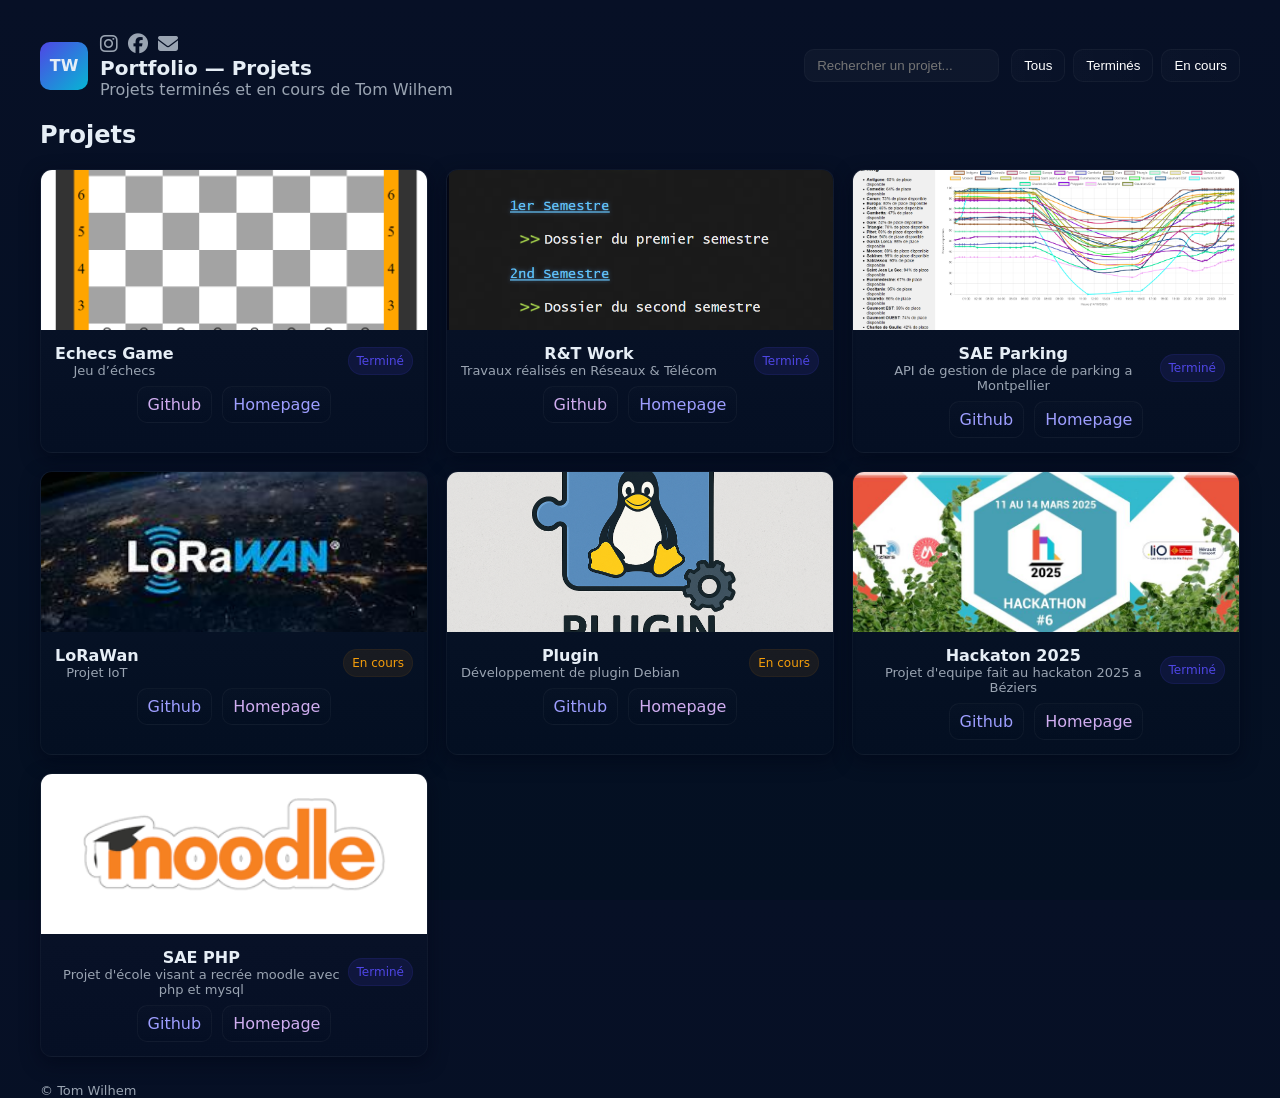
==== commit 6eee5fae: "Modification formatage Projets.json - Ajout Github link - Ajout homepage link" ====
--- a/index.html
+++ b/index.html
@@ -75,8 +75,8 @@
             <div class="status ${projet.status}">${projet.status === 'finished' ? 'Terminé' : 'En cours'}</div>
           </div>
           <div class="actions">
-            <a class="link-btn" href="${projet.link}" target="_blank">Voir</a>
-            <button class="link-btn" data-open="${projet.background}">Aperçu</button>
+            <a class="link-btn" href="${projet.Github}" target="_blank">Github</a>
+            <a class="link-btn" href="${projet.homepage}" target="_blank">Homepage</a>
           </div>
         </div>
       `;
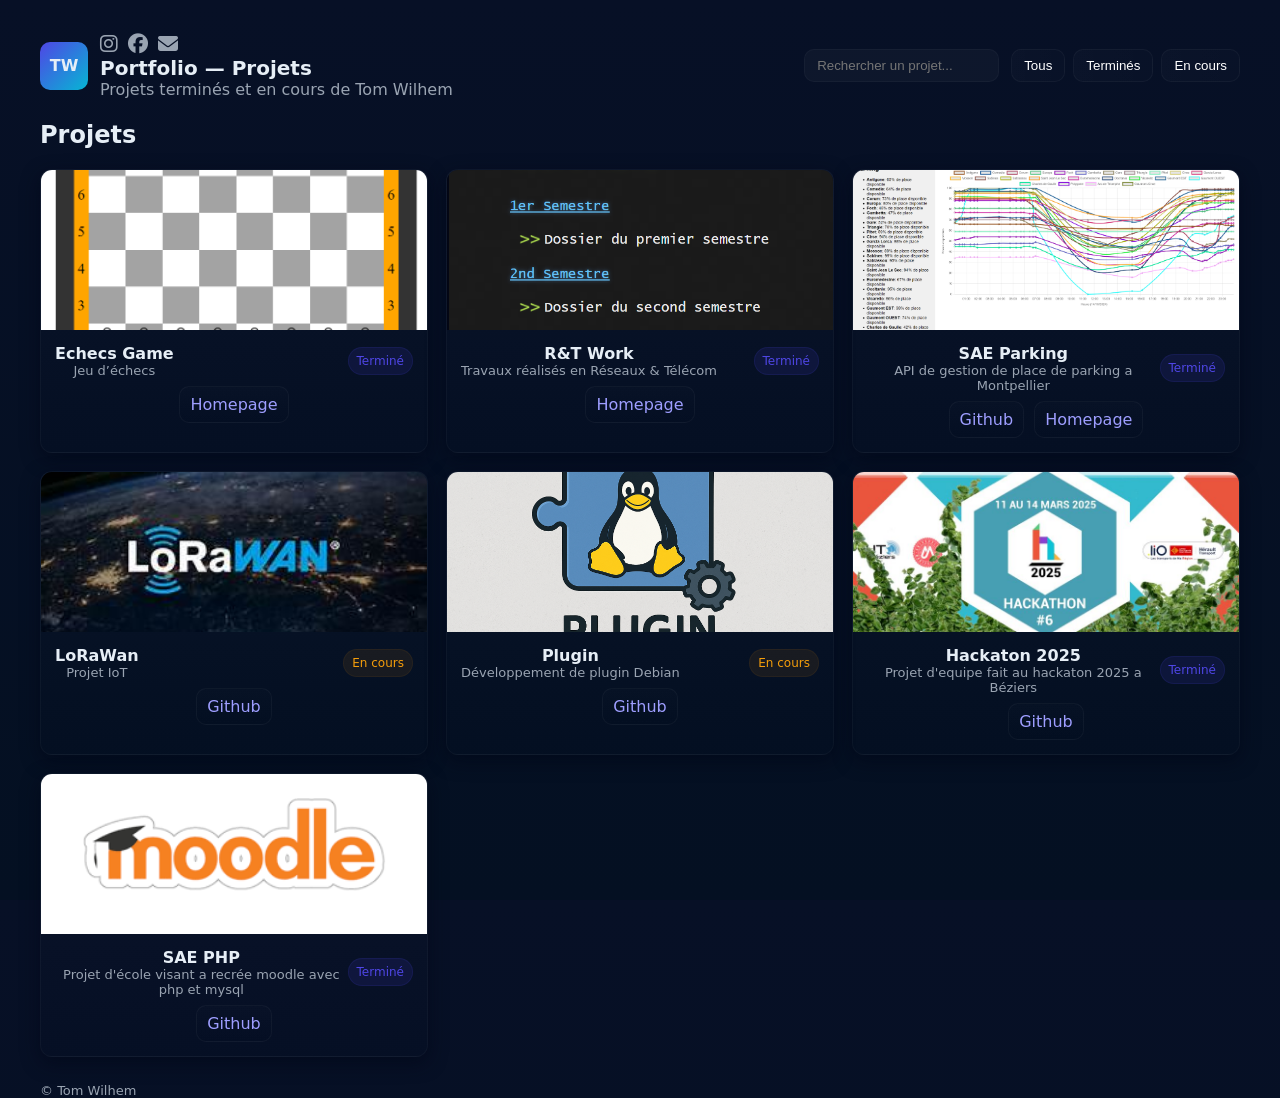
==== commit f8d66e0c: "Correction affichage lien si vide" ====
--- a/index.html
+++ b/index.html
@@ -64,6 +64,14 @@
       article.dataset.status = projet.status;
       article.dataset.title = projet.title;
 
+      let actions = '';
+      if (projet.Github !== "") {
+        actions += `<a class="link-btn" href="${projet.Github}" target="_blank">Github</a>`;
+      }
+      if (projet.homepage !== "") {
+        actions += `<a class="link-btn" href="${projet.homepage}" target="_blank">Homepage</a>`;
+      }
+
       article.innerHTML = `
         <div class="media" style="background-image:url('${projet.background}')"></div>
         <div class="content">
@@ -75,8 +83,7 @@
             <div class="status ${projet.status}">${projet.status === 'finished' ? 'Terminé' : 'En cours'}</div>
           </div>
           <div class="actions">
-            <a class="link-btn" href="${projet.Github}" target="_blank">Github</a>
-            <a class="link-btn" href="${projet.homepage}" target="_blank">Homepage</a>
+            ${actions}
           </div>
         </div>
       `;
